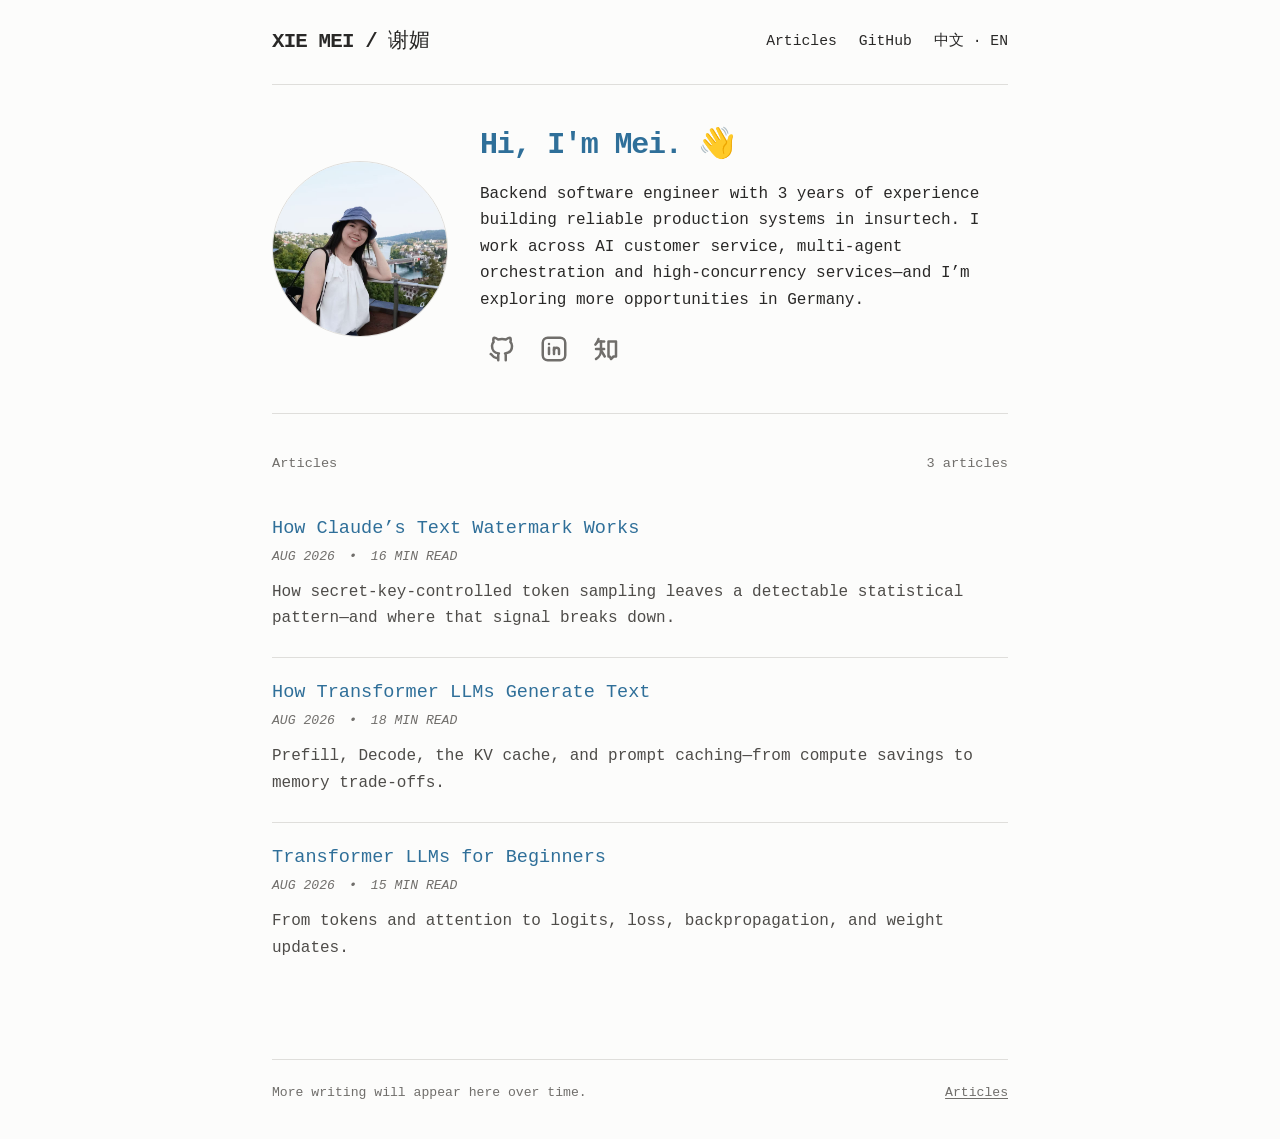
==== index.html @ 5777b018 "Publish Claude text watermark guide" ====
<!doctype html>
<html lang="en">
  <head>
    <meta charset="utf-8">
    <meta name="viewport" content="width=device-width, initial-scale=1">
    <meta
      name="description"
      content="Xie Mei's bilingual technical writing about language models, AI agents, and software engineering."
    >
    <meta name="theme-color" content="#fcfcfb">
    <title>Knowledge Library — XIE MEI / 谢媚</title>
    <link rel="stylesheet" href="/styles.css">
    <script type="module" src="/script.js"></script>
  </head>
  <body>
    <a class="skip-link" href="#articles">Skip to articles</a>

    <header class="site-header">
      <div class="site-shell header-inner">
        <a class="site-name" href="/" data-i18n="siteName">XIE MEI / 谢媚</a>
        <nav class="site-nav" data-i18n-aria="primaryNavAria" aria-label="Primary navigation">
          <a href="#articles" data-i18n="articlesNav">Articles</a>
          <a
            href="https://github.com/xiemeimeiaaa"
            data-i18n="githubLabel"
            data-i18n-aria="githubAria"
            aria-label="Visit Xie Mei's GitHub profile"
          >GitHub</a>
          <button
            class="language-switch"
            type="button"
            data-language-switch
            data-i18n="switchLabel"
            data-i18n-aria="switchLabel"
            aria-label="中文 · EN"
          >中文 · EN</button>
        </nav>
      </div>
    </header>

    <main class="site-shell home-main">
      <section class="profile-intro" aria-labelledby="page-heading">
        <div class="profile-portrait-wrap">
          <img
            class="profile-portrait"
            src="/assets/mei-profile.png"
            alt="Portrait of Mei"
            data-i18n-alt="profileImageAlt"
          >
        </div>
        <div class="profile-content">
          <h1 class="home-title" id="page-heading" data-i18n="profileHeading">Hi, I'm Mei. 👋</h1>
          <p class="intro-copy" data-i18n="profileDescription">
            Backend software engineer with 3 years of experience building reliable production systems in insurtech. I work across AI customer service, multi-agent orchestration and high-concurrency services—and I’m exploring more opportunities in Germany.
          </p>
          <div class="profile-links" aria-label="Social profiles">
            <a
              class="profile-link"
              href="https://github.com/xiemeimeiaaa"
              data-i18n-aria="githubAria"
              aria-label="Visit Xie Mei's GitHub profile"
            >
              <svg
                viewBox="0 0 24 24"
                fill="none"
                stroke="currentColor"
                stroke-width="2"
                stroke-linecap="round"
                stroke-linejoin="round"
                aria-hidden="true"
              >
                <path stroke="none" d="M0 0h24v24H0z" fill="none"></path>
                <path d="M9 19c-4.3 1.4 -4.3 -2.5 -6 -3m12 5v-3.5c0 -1 .1 -1.4 -.5 -2c2.8 -.3 5.5 -1.4 5.5 -6a4.6 4.6 0 0 0 -1.3 -3.2a4.2 4.2 0 0 0 -.1 -3.2s-1.1 -.3 -3.5 1.3a12.3 12.3 0 0 0 -6.2 0c-2.4 -1.6 -3.5 -1.3 -3.5 -1.3a4.2 4.2 0 0 0 -.1 3.2a4.6 4.6 0 0 0 -1.3 3.2c0 4.6 2.7 5.7 5.5 6c-.6 .6 -.6 1.2 -.5 2v3.5"></path>
              </svg>
              <span class="visually-hidden" data-i18n="githubLabel">GitHub</span>
            </a>
            <a
              class="profile-link"
              href="https://www.linkedin.com/in/mei-xie-7ab332301/"
              data-i18n-aria="linkedinAria"
              aria-label="Visit Mei's LinkedIn profile"
            >
              <svg
                viewBox="0 0 24 24"
                fill="none"
                stroke="currentColor"
                stroke-width="2"
                stroke-linecap="round"
                stroke-linejoin="round"
                aria-hidden="true"
              >
                <path stroke="none" d="M0 0h24v24H0z" fill="none"></path>
                <path d="M8 11v5"></path>
                <path d="M8 8v.01"></path>
                <path d="M12 16v-5"></path>
                <path d="M16 16v-3a2 2 0 1 0 -4 0"></path>
                <path d="M3 7a4 4 0 0 1 4 -4h10a4 4 0 0 1 4 4v10a4 4 0 0 1 -4 4h-10a4 4 0 0 1 -4 -4z"></path>
              </svg>
              <span class="visually-hidden" data-i18n="linkedinLabel">LinkedIn</span>
            </a>
            <a
              class="profile-link"
              href="https://www.zhihu.com/people/wasabimiao-miao-miao"
              data-i18n-aria="zhihuAria"
              aria-label="Visit Mei's Zhihu profile"
            >
              <svg
                viewBox="0 0 24 24"
                fill="none"
                stroke="currentColor"
                stroke-width="2"
                stroke-linecap="round"
                stroke-linejoin="round"
                aria-hidden="true"
              >
                <path d="M14 6h6v12h-2l-2 2l-1 -2h-1l0 -12"></path>
                <path d="M4 12h6.5"></path>
                <path d="M10.5 6h-5"></path>
                <path d="M6 4c-.5 2.5 -1.5 3.5 -2.5 4.5"></path>
                <path d="M8 6v7c0 4.5 -2 5.5 -4 7"></path>
                <path d="M11 18l-3 -5"></path>
              </svg>
              <span class="visually-hidden" data-i18n="zhihuLabel">Zhihu</span>
            </a>
          </div>
        </div>
      </section>

      <section id="articles" class="articles" aria-labelledby="articles-heading">
        <div class="section-heading">
          <h2 id="articles-heading" data-i18n="latest">Articles</h2>
          <span class="article-count" data-i18n="count">3 articles</span>
        </div>

        <article class="post-entry">
          <h3 class="post-title">
            <a
              href="articles/claude-text-watermark/"
              data-i18n="article3Title"
              data-i18n-aria="article3Aria"
              aria-label="Read “How Claude’s Text Watermark Works”"
            >How Claude’s Text Watermark Works</a>
          </h3>
          <div class="post-meta">
            <time datetime="2026-08-26" data-i18n="article3Date">AUG 2026</time>
            <span aria-hidden="true">•</span>
            <span data-i18n="article3ReadingTime">16 MIN READ</span>
          </div>
          <p class="post-summary" data-i18n="article3Summary">
            How secret-key-controlled token sampling leaves a detectable
            statistical pattern—and where that signal breaks down.
          </p>
        </article>

        <article class="post-entry">
          <h3 class="post-title">
            <a
              href="articles/transformer-inference-kv-cache/"
              data-i18n="article2Title"
              data-i18n-aria="article2Aria"
              aria-label="Read “How Transformer LLMs Generate Text”"
            >How Transformer LLMs Generate Text</a>
          </h3>
          <div class="post-meta">
            <time datetime="2026-08-03" data-i18n="article2Date">AUG 2026</time>
            <span aria-hidden="true">•</span>
            <span data-i18n="article2ReadingTime">18 MIN READ</span>
          </div>
          <p class="post-summary" data-i18n="article2Summary">
            Prefill, Decode, the KV cache, and prompt caching—from compute
            savings to memory trade-offs.
          </p>
        </article>

        <article class="post-entry">
          <h3 class="post-title">
            <a
              href="articles/transformer-llms-for-beginners/"
              data-i18n="articleTitle"
              data-i18n-aria="articleAria"
              aria-label="Read “Transformer LLMs for Beginners”"
            >Transformer LLMs for Beginners</a>
          </h3>
          <div class="post-meta">
            <time datetime="2026-08-01" data-i18n="date">AUG 2026</time>
            <span aria-hidden="true">•</span>
            <span data-i18n="readingTime">15 MIN READ</span>
          </div>
          <p class="post-summary" data-i18n="articleSummary">
            From tokens and attention to logits, loss, backpropagation, and
            weight updates.
          </p>
        </article>
      </section>
    </main>

    <footer class="site-footer">
      <div class="site-shell footer-inner">
        <p data-i18n="footer">More writing will appear here over time.</p>
        <a href="#articles" data-i18n="articlesNav">Articles</a>
      </div>
    </footer>
  </body>
</html>
---- styles.css ----
:root {
  color-scheme: light;
  --background: #fcfcfb;
  --surface: #f3f3f1;
  --ink: #292827;
  --muted: #706e6b;
  --accent: #2f6f99;
  --accent-dark: #205474;
  --line: #dfdedb;
  --code: #f1f1ef;
  font-family: ui-monospace, SFMono-Regular, Menlo, Monaco, Consolas,
    "Liberation Mono", "Noto Sans Mono CJK SC", "Noto Sans SC", monospace;
  font-synthesis: none;
}

* {
  box-sizing: border-box;
}

html {
  min-width: 320px;
  background: var(--background);
  scroll-behavior: smooth;
}

body {
  min-width: 320px;
  margin: 0;
  color: var(--ink);
  background: var(--background);
  font-size: 16px;
  line-height: 1.75;
  overflow-wrap: anywhere;
  text-rendering: optimizeLegibility;
}

a {
  color: var(--accent);
  text-underline-offset: 0.18em;
  text-decoration-thickness: 1px;
}

a:hover {
  color: var(--accent-dark);
}

button,
a {
  -webkit-tap-highlight-color: transparent;
}

.site-shell {
  width: min(736px, calc(100% - 48px));
  margin-inline: auto;
}

.skip-link {
  position: fixed;
  z-index: 20;
  top: 10px;
  left: 10px;
  padding: 8px 12px;
  border-radius: 4px;
  color: var(--background);
  background: var(--ink);
  transform: translateY(-160%);
}

.skip-link:focus {
  transform: translateY(0);
}

.site-header {
  background: var(--background);
}

.header-inner {
  min-height: 85px;
  display: flex;
  align-items: center;
  justify-content: space-between;
  gap: 24px;
  border-bottom: 1px solid var(--line);
}

.site-name {
  min-height: 44px;
  display: inline-flex;
  align-items: center;
  color: var(--ink);
  font-size: 1.3rem;
  font-weight: 800;
  letter-spacing: -0.04em;
  text-decoration: none;
  white-space: nowrap;
}

.site-nav {
  display: flex;
  align-items: center;
  gap: 22px;
}

.site-nav a,
.language-switch {
  min-height: 44px;
  display: inline-flex;
  align-items: center;
  color: var(--ink);
  font: inherit;
  font-size: 0.92rem;
  text-decoration: none;
}

.site-nav a:hover {
  color: var(--accent);
}

.language-switch {
  padding: 0;
  border: 0;
  background: transparent;
  cursor: pointer;
}

.home-main {
  padding-block: 42px 72px;
}

.profile-intro {
  display: grid;
  grid-template-columns: 176px minmax(0, 1fr);
  align-items: center;
  gap: 32px;
  padding-bottom: 42px;
  border-bottom: 1px solid var(--line);
}

.profile-portrait-wrap {
  width: 176px;
  height: 176px;
}

.profile-portrait {
  width: 100%;
  height: 100%;
  display: block;
  border: 1px solid var(--line);
  border-radius: 50%;
  object-fit: cover;
  object-position: 0% 52%;
}

.profile-content {
  min-width: 0;
}

h1,
h2,
h3,
p {
  margin-top: 0;
}

.home-title,
.article-title,
.article-page h2,
.article-page h3 {
  font-family: inherit;
  text-wrap: balance;
}

.home-title,
.article-title {
  margin: 0;
  color: var(--accent);
  font-size: 1.875rem;
  font-weight: 800;
  line-height: 1.2;
  letter-spacing: -0.04em;
}

.intro-copy {
  max-width: 680px;
  margin: 18px 0 0;
  color: var(--ink);
  font-size: 1rem;
  line-height: 1.65;
}

.profile-links {
  margin-top: 14px;
  display: flex;
  align-items: center;
  gap: 8px;
}

.profile-link {
  width: 44px;
  height: 44px;
  display: inline-flex;
  align-items: center;
  justify-content: center;
  color: var(--muted);
  text-decoration: none;
  transition: color 150ms ease, transform 150ms ease;
}

.profile-link:hover {
  color: var(--accent);
  transform: rotate(6deg);
}

.profile-link svg {
  width: 24px;
  height: 24px;
  display: block;
  fill: none;
  stroke: currentColor;
  transform: scale(1.25);
}

.visually-hidden {
  width: 1px;
  height: 1px;
  position: absolute;
  overflow: hidden;
  margin: -1px;
  padding: 0;
  border: 0;
  clip: rect(0 0 0 0);
  clip-path: inset(50%);
  white-space: nowrap;
}

.articles {
  padding-top: 38px;
}

.section-heading {
  margin-bottom: 18px;
  display: flex;
  align-items: baseline;
  justify-content: space-between;
  gap: 24px;
}

.section-heading h2,
.article-count {
  margin: 0;
  color: var(--muted);
  font-size: 0.85rem;
  font-weight: 500;
}

.post-entry {
  padding: 22px 0 26px;
  border-top: 1px solid var(--line);
}

.post-entry:first-of-type {
  border-top: 0;
}

.post-title {
  margin: 0;
  font-size: 1.16rem;
  font-weight: 500;
  line-height: 1.4;
}

.post-title a {
  text-decoration: none;
}

.post-meta,
.article-meta {
  display: flex;
  flex-wrap: wrap;
  align-items: center;
  gap: 8px 14px;
  color: var(--muted);
  font-size: 0.82rem;
  font-style: italic;
}

.post-meta {
  margin-top: 4px;
}

.post-summary {
  margin: 10px 0 0;
  color: #4e4c49;
  line-height: 1.65;
}

.site-footer {
  padding-bottom: 34px;
}

.footer-inner {
  padding-top: 22px;
  display: flex;
  align-items: center;
  justify-content: space-between;
  gap: 24px;
  border-top: 1px solid var(--line);
  color: var(--muted);
  font-size: 0.82rem;
}

.footer-inner p {
  margin: 0;
}

.footer-inner a {
  color: var(--muted);
}

.article-main {
  padding-block: 36px 80px;
}

.article-header {
  margin-bottom: 42px;
  padding-bottom: 28px;
  border-bottom: 1px solid var(--line);
}

.back-link {
  display: inline-block;
  margin-bottom: 20px;
  font-size: 0.9rem;
}

.article-title {
  max-width: 100%;
}

.dek {
  margin: 18px 0 0;
  color: #4e4c49;
  font-size: 1rem;
  font-style: italic;
  line-height: 1.7;
}

.article-meta {
  margin-top: 14px;
}

.article-page {
  min-width: 0;
}

.article-page h2 {
  margin: 2.8rem 0 0.8rem;
  font-size: 1.55rem;
  line-height: 1.25;
  letter-spacing: -0.035em;
}

.article-page h3 {
  margin: 2.2rem 0 0.65rem;
  font-size: 1.18rem;
  line-height: 1.35;
  letter-spacing: -0.02em;
}

.article-page p,
.article-page ul,
.article-page ol {
  margin-bottom: 1.15rem;
}

.article-page li + li {
  margin-top: 0.45rem;
}

.article-page strong {
  font-weight: 800;
}

.article-page figure {
  margin: 2rem 0;
}

.article-page img {
  width: 100%;
  height: auto;
  display: block;
  border: 1px solid var(--line);
  border-radius: 4px;
  background: white;
}

.article-page figcaption {
  margin-top: 8px;
  color: var(--muted);
  font-size: 0.82rem;
  text-align: center;
}

.article-page pre {
  max-width: 100%;
  overflow-x: auto;
  margin: 1.4rem 0;
  padding: 16px;
  border: 1px solid var(--line);
  border-radius: 4px;
  background: var(--code);
  font: inherit;
  font-size: 0.88rem;
  line-height: 1.55;
}

.article-page code {
  padding: 0.08em 0.28em;
  border-radius: 3px;
  background: var(--code);
  font: inherit;
  font-size: 0.92em;
}

.article-page pre code {
  padding: 0;
  background: transparent;
  font-size: inherit;
}

.article-page table {
  width: 100%;
  display: block;
  overflow-x: auto;
  margin: 1.6rem 0;
  border-collapse: collapse;
  font-size: 0.88rem;
}

.article-page th,
.article-page td {
  min-width: 140px;
  padding: 9px 12px;
  border-bottom: 1px solid var(--line);
  text-align: left;
  vertical-align: top;
}

.article-page th {
  font-weight: 800;
}

.math-block,
.math.display {
  max-width: 100%;
  overflow-x: auto;
  margin: 1.5rem 0;
  padding-block: 2px;
  text-align: center;
}

.MathJax,
mjx-container {
  overflow-x: auto;
  overflow-y: hidden;
  font-family: initial;
}

.prerequisite,
.callout,
.source-note {
  margin-block: 1.6rem;
  padding: 14px 16px;
  border-left: 3px solid var(--accent);
  background: var(--surface);
}

:focus-visible {
  border-radius: 2px;
  outline: 2px solid var(--accent);
  outline-offset: 4px;
}

@media (max-width: 640px) {
  .header-inner {
    gap: 16px;
  }

  .site-shell {
    width: min(100% - 32px, 736px);
  }

  .header-inner {
    min-height: 73px;
    align-items: center;
  }

  .site-name {
    font-size: 1.05rem;
  }

  .site-nav {
    gap: 10px;
  }

  .site-nav a,
  .language-switch {
    font-size: 0.78rem;
  }

  .home-main {
    padding-block: 30px 52px;
  }

  .article-main {
    padding-block: 28px 60px;
  }

  .home-title,
  .article-title {
    font-size: 1.5rem;
    line-height: 1.3;
  }

  .profile-intro {
    grid-template-columns: 1fr;
    gap: 24px;
    padding-bottom: 30px;
  }

  .profile-portrait-wrap {
    width: 148px;
    height: 148px;
    margin-inline: auto;
  }

  .profile-links {
    justify-content: center;
  }

  .profile-link svg {
    transform: scale(1.1);
  }

  .article-header {
    margin-bottom: 34px;
  }

  .article-page h2 {
    font-size: 1.35rem;
  }

  .article-page h3 {
    font-size: 1.08rem;
  }

  .footer-inner {
    align-items: flex-start;
    flex-direction: column;
    gap: 6px;
  }
}

@media (max-width: 360px) {
  .header-inner {
    min-height: auto;
    padding-block: 10px;
    align-items: flex-start;
    flex-direction: column;
    gap: 0;
  }

  .site-nav {
    width: 100%;
    justify-content: space-between;
  }
}


@media (prefers-reduced-motion: reduce) {
  html {
    scroll-behavior: auto;
  }

  .profile-link {
    transition: none;
  }

  .profile-link:hover {
    transform: none;
  }
}
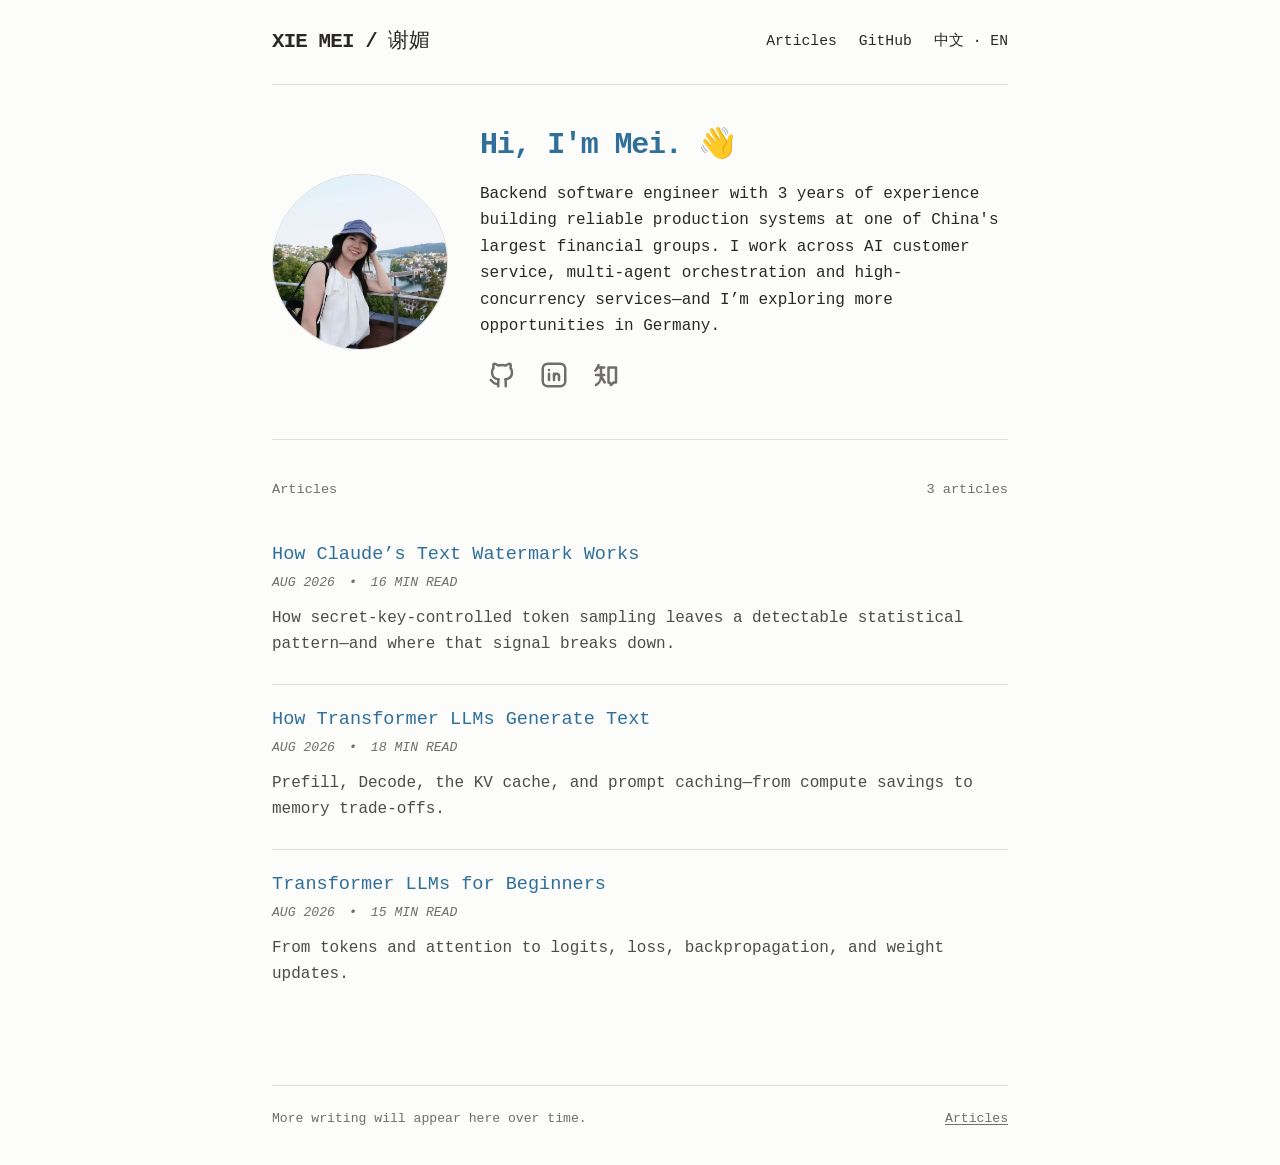
==== commit 17231cf2: "Update profile experience wording" ====
--- a/index.html
+++ b/index.html
@@ -51,7 +51,7 @@
         <div class="profile-content">
           <h1 class="home-title" id="page-heading" data-i18n="profileHeading">Hi, I'm Mei. 👋</h1>
           <p class="intro-copy" data-i18n="profileDescription">
-            Backend software engineer with 3 years of experience building reliable production systems in insurtech. I work across AI customer service, multi-agent orchestration and high-concurrency services—and I’m exploring more opportunities in Germany.
+            Backend software engineer with 3 years of experience building reliable production systems at one of China's largest financial groups. I work across AI customer service, multi-agent orchestration and high-concurrency services—and I’m exploring more opportunities in Germany.
           </p>
           <div class="profile-links" aria-label="Social profiles">
             <a
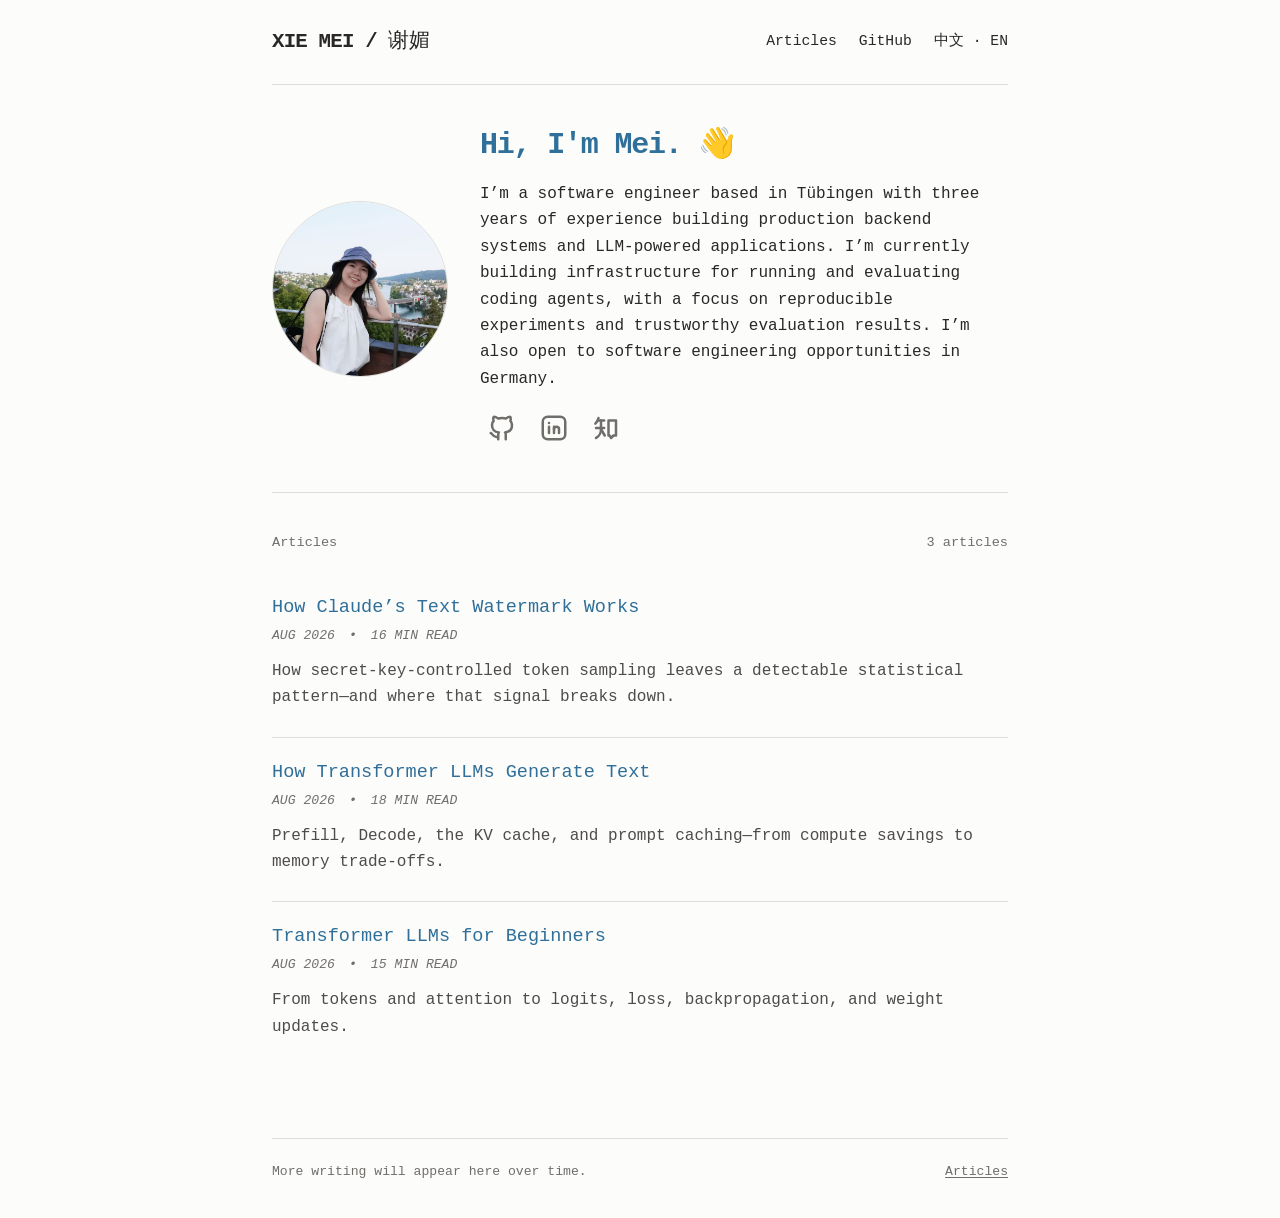
==== commit ecd3e1cc: "Refresh homepage engineering profile" ====
--- a/index.html
+++ b/index.html
@@ -10,7 +10,7 @@
     <meta name="theme-color" content="#fcfcfb">
     <title>Knowledge Library — XIE MEI / 谢媚</title>
     <link rel="stylesheet" href="/styles.css">
-    <script type="module" src="/script.js"></script>
+    <script type="module" src="/script.js?v=20261020-agent-intro"></script>
   </head>
   <body>
     <a class="skip-link" href="#articles">Skip to articles</a>
@@ -51,7 +51,7 @@
         <div class="profile-content">
           <h1 class="home-title" id="page-heading" data-i18n="profileHeading">Hi, I'm Mei. 👋</h1>
           <p class="intro-copy" data-i18n="profileDescription">
-            Backend software engineer with 3 years of experience building reliable production systems at one of China's largest financial groups. I work across AI customer service, multi-agent orchestration and high-concurrency services—and I’m exploring more opportunities in Germany.
+            I’m a software engineer based in Tübingen with three years of experience building production backend systems and LLM-powered applications. I’m currently building infrastructure for running and evaluating coding agents, with a focus on reproducible experiments and trustworthy evaluation results. I’m also open to software engineering opportunities in Germany.
           </p>
           <div class="profile-links" aria-label="Social profiles">
             <a
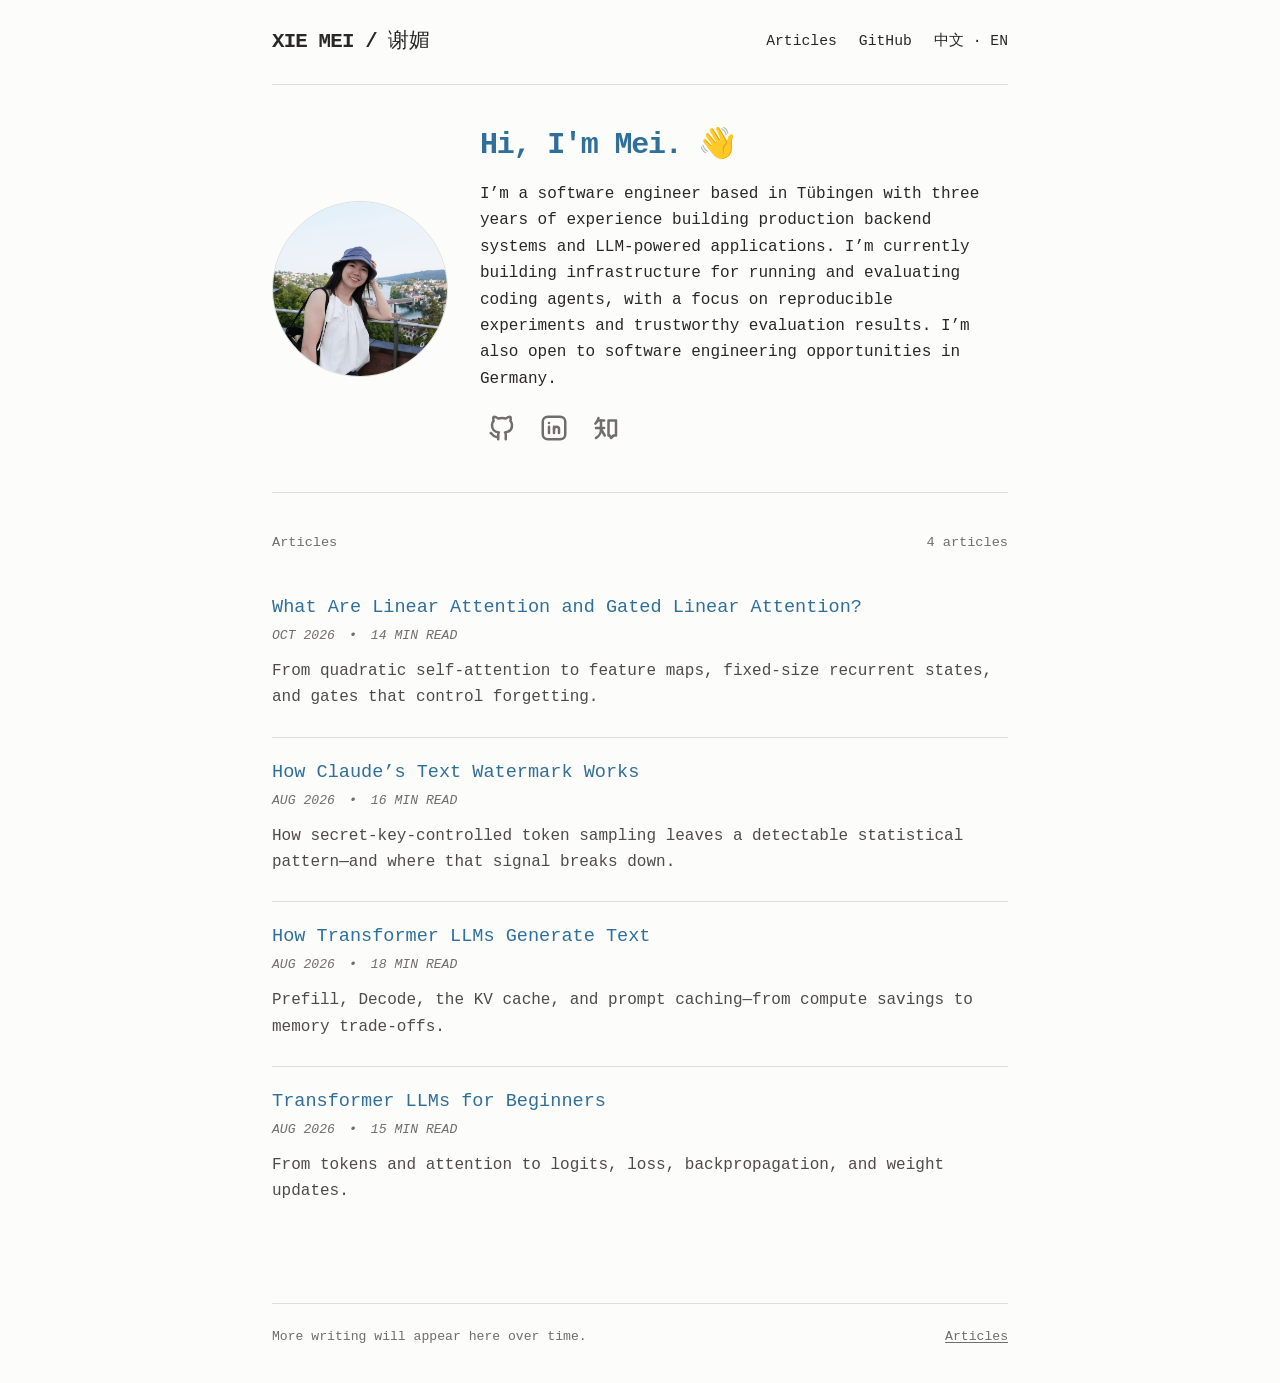
==== commit 8294acb2: "Publish linear attention guide and simplify article headers" ====
--- a/index.html
+++ b/index.html
@@ -10,7 +10,7 @@
     <meta name="theme-color" content="#fcfcfb">
     <title>Knowledge Library — XIE MEI / 谢媚</title>
     <link rel="stylesheet" href="/styles.css">
-    <script type="module" src="/script.js?v=20261020-agent-intro"></script>
+    <script type="module" src="/script.js?v=20261029-linear-attention"></script>
   </head>
   <body>
     <a class="skip-link" href="#articles">Skip to articles</a>
@@ -129,8 +129,20 @@
       <section id="articles" class="articles" aria-labelledby="articles-heading">
         <div class="section-heading">
           <h2 id="articles-heading" data-i18n="latest">Articles</h2>
-          <span class="article-count" data-i18n="count">3 articles</span>
+          <span class="article-count" data-i18n="count">4 articles</span>
         </div>
+
+        <article class="post-entry">
+          <h3 class="post-title">
+            <a href="articles/linear-attention-and-gated-linear-attention/" data-i18n="article4Title" data-i18n-aria="article4Aria" aria-label="Read “What Are Linear Attention and Gated Linear Attention?”">What Are Linear Attention and Gated Linear Attention?</a>
+          </h3>
+          <div class="post-meta">
+            <time datetime="2026-10-29" data-i18n="article4Date">OCT 2026</time>
+            <span aria-hidden="true">•</span>
+            <span data-i18n="article4ReadingTime">14 MIN READ</span>
+          </div>
+          <p class="post-summary" data-i18n="article4Summary">From quadratic self-attention to feature maps, fixed-size recurrent states, and gates that control forgetting.</p>
+        </article>
 
         <article class="post-entry">
           <h3 class="post-title">
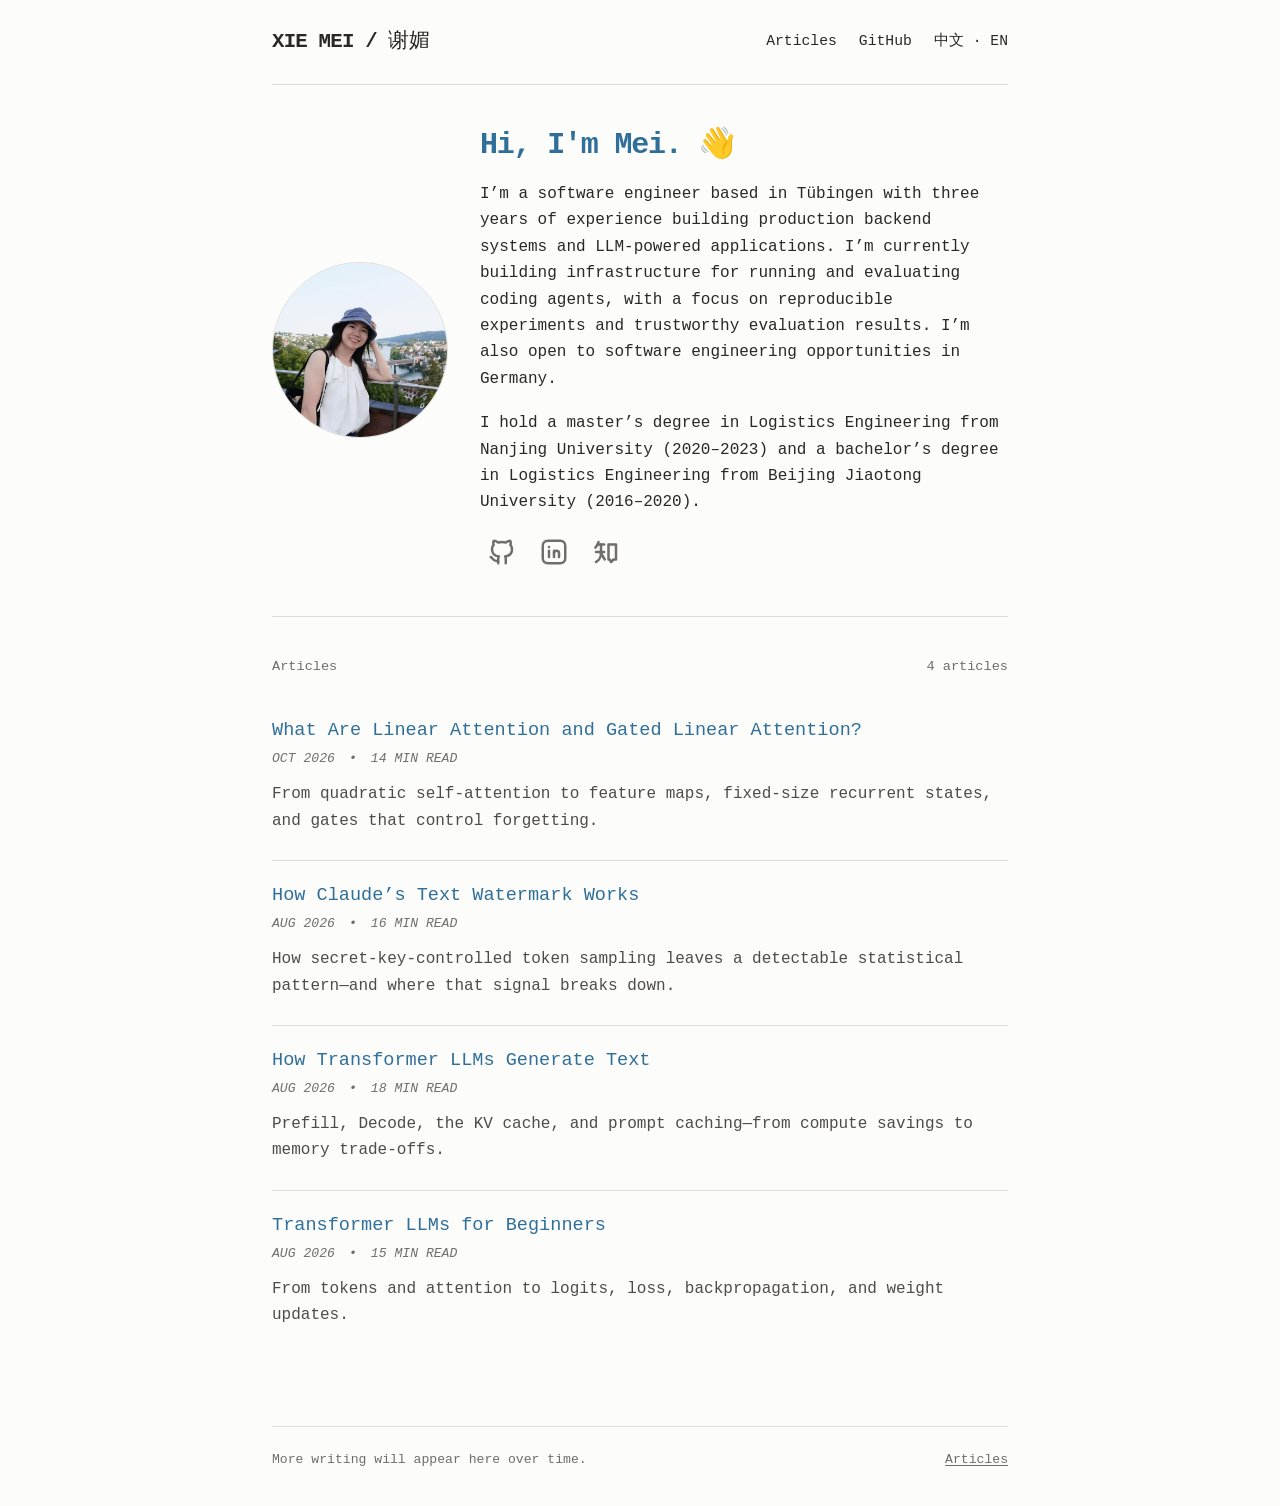
==== commit de7506b8: "Add bilingual education background to homepage" ====
--- a/index.html
+++ b/index.html
@@ -10,7 +10,7 @@
     <meta name="theme-color" content="#fcfcfb">
     <title>Knowledge Library — XIE MEI / 谢媚</title>
     <link rel="stylesheet" href="/styles.css">
-    <script type="module" src="/script.js?v=20261029-linear-attention"></script>
+    <script type="module" src="/script.js?v=20261101-education"></script>
   </head>
   <body>
     <a class="skip-link" href="#articles">Skip to articles</a>
@@ -52,6 +52,9 @@
           <h1 class="home-title" id="page-heading" data-i18n="profileHeading">Hi, I'm Mei. 👋</h1>
           <p class="intro-copy" data-i18n="profileDescription">
             I’m a software engineer based in Tübingen with three years of experience building production backend systems and LLM-powered applications. I’m currently building infrastructure for running and evaluating coding agents, with a focus on reproducible experiments and trustworthy evaluation results. I’m also open to software engineering opportunities in Germany.
+          </p>
+          <p class="intro-copy" data-i18n="profileEducation">
+            I hold a master’s degree in Logistics Engineering from Nanjing University (2020–2023) and a bachelor’s degree in Logistics Engineering from Beijing Jiaotong University (2016–2020).
           </p>
           <div class="profile-links" aria-label="Social profiles">
             <a
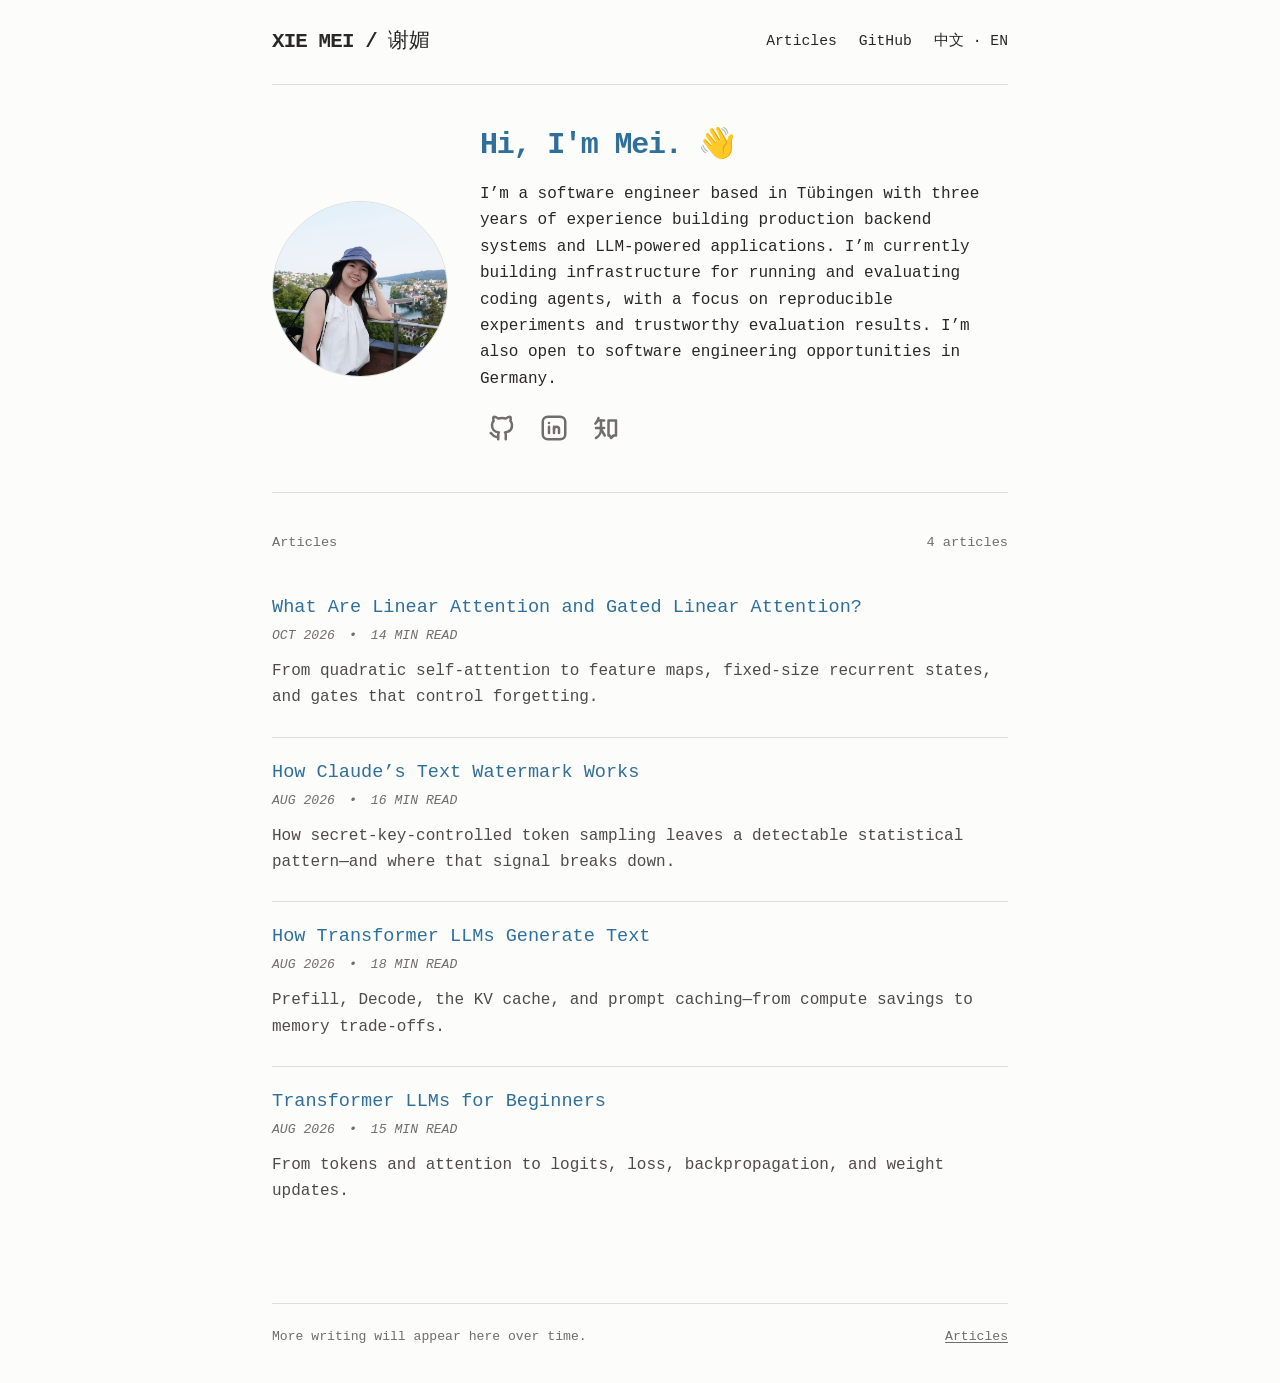
==== commit a1dd864d: "Revert "Add bilingual education background to homepage" This reverts commit de7506b8b4857449f6f92c12" ====
--- a/index.html
+++ b/index.html
@@ -10,7 +10,7 @@
     <meta name="theme-color" content="#fcfcfb">
     <title>Knowledge Library — XIE MEI / 谢媚</title>
     <link rel="stylesheet" href="/styles.css">
-    <script type="module" src="/script.js?v=20261101-education"></script>
+    <script type="module" src="/script.js?v=20261029-linear-attention"></script>
   </head>
   <body>
     <a class="skip-link" href="#articles">Skip to articles</a>
@@ -52,9 +52,6 @@
           <h1 class="home-title" id="page-heading" data-i18n="profileHeading">Hi, I'm Mei. 👋</h1>
           <p class="intro-copy" data-i18n="profileDescription">
             I’m a software engineer based in Tübingen with three years of experience building production backend systems and LLM-powered applications. I’m currently building infrastructure for running and evaluating coding agents, with a focus on reproducible experiments and trustworthy evaluation results. I’m also open to software engineering opportunities in Germany.
-          </p>
-          <p class="intro-copy" data-i18n="profileEducation">
-            I hold a master’s degree in Logistics Engineering from Nanjing University (2020–2023) and a bachelor’s degree in Logistics Engineering from Beijing Jiaotong University (2016–2020).
           </p>
           <div class="profile-links" aria-label="Social profiles">
             <a
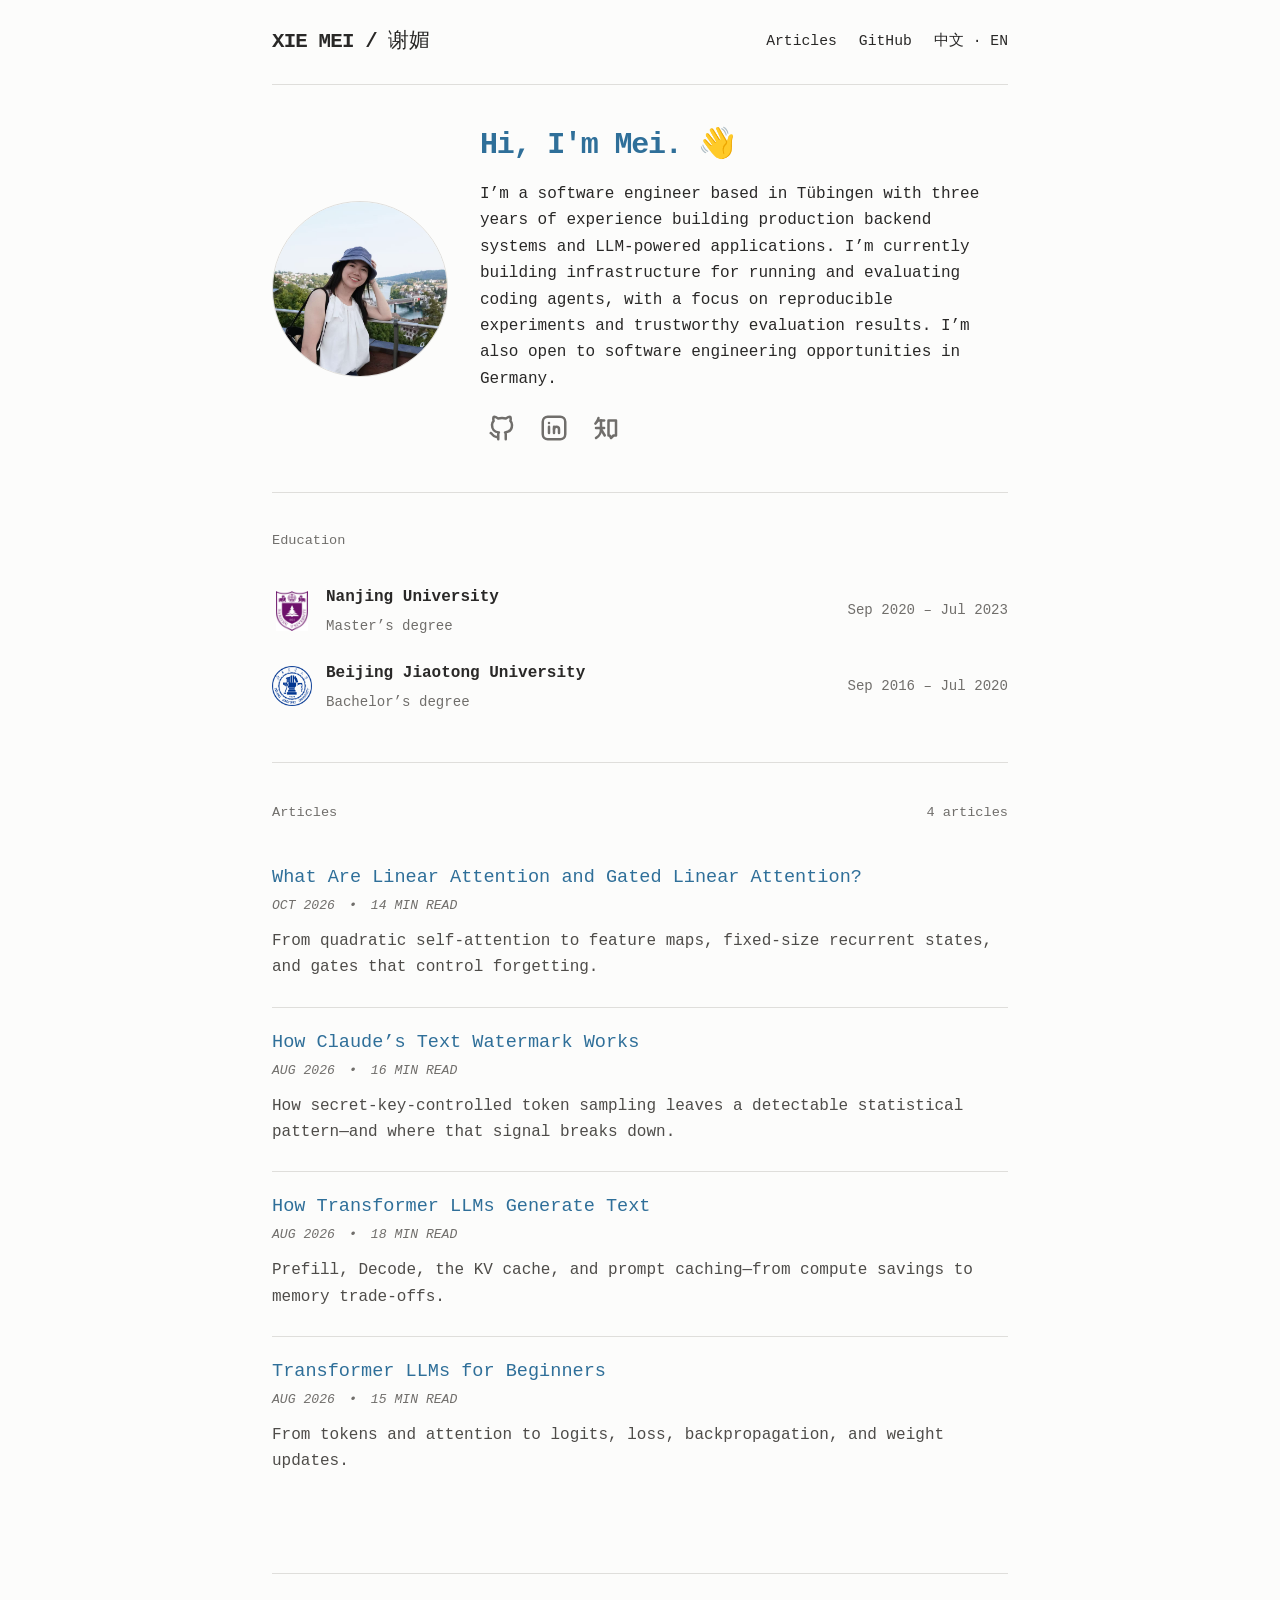
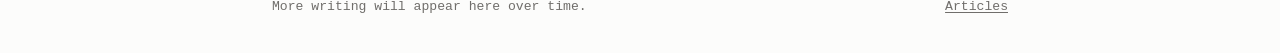
==== commit ada08665: "Add dedicated education section to homepage" ====
--- a/index.html
+++ b/index.html
@@ -126,6 +126,30 @@
         </div>
       </section>
 
+      <section class="education" aria-labelledby="education-heading">
+        <h2 id="education-heading" data-i18n="educationHeading">Education</h2>
+        <div class="education-entry">
+          <a class="education-school" href="https://www.nju.edu.cn/">
+            <img class="education-logo" src="/assets/nanjing-university-logo.jpg" alt="" width="40" height="40">
+            <span class="education-details">
+              <span data-i18n="nanjingUniversity">Nanjing University</span>
+              <span class="education-degree" data-i18n="nanjingDegree">Master’s degree</span>
+            </span>
+          </a>
+          <time class="education-date" data-i18n="nanjingDates">Sep 2020 – Jul 2023</time>
+        </div>
+        <div class="education-entry">
+          <a class="education-school" href="https://www.bjtu.edu.cn/">
+            <img class="education-logo" src="/assets/beijing-jiaotong-university-logo.png" alt="" width="40" height="40">
+            <span class="education-details">
+              <span data-i18n="beijingJiaotongUniversity">Beijing Jiaotong University</span>
+              <span class="education-degree" data-i18n="beijingDegree">Bachelor’s degree</span>
+            </span>
+          </a>
+          <time class="education-date" data-i18n="beijingDates">Sep 2016 – Jul 2020</time>
+        </div>
+      </section>
+
       <section id="articles" class="articles" aria-labelledby="articles-heading">
         <div class="section-heading">
           <h2 id="articles-heading" data-i18n="latest">Articles</h2>
--- a/styles.css
+++ b/styles.css
@@ -233,6 +233,64 @@
   white-space: nowrap;
 }
 
+.education {
+  padding: 36px 0 38px;
+  border-bottom: 1px solid var(--line);
+}
+
+.education h2 {
+  margin: 0 0 20px;
+  color: var(--muted);
+  font-size: 0.85rem;
+  font-weight: 500;
+}
+
+.education-entry {
+  display: flex;
+  align-items: center;
+  justify-content: space-between;
+  gap: 20px;
+  padding: 10px 0;
+}
+
+.education-school {
+  display: inline-flex;
+  align-items: center;
+  gap: 14px;
+  color: var(--ink);
+  font-weight: 600;
+  text-decoration: none;
+}
+
+.education-school:hover {
+  color: var(--accent);
+}
+
+.education-logo {
+  width: 40px;
+  height: 40px;
+  object-fit: contain;
+  flex: none;
+}
+
+.education-details {
+  display: flex;
+  flex-direction: column;
+  gap: 3px;
+}
+
+.education-degree {
+  color: var(--muted);
+  font-size: 0.88rem;
+  font-weight: 400;
+}
+
+.education-date {
+  color: var(--muted);
+  font-size: 0.88rem;
+  white-space: nowrap;
+}
+
 .articles {
   padding-top: 38px;
 }
@@ -542,6 +600,16 @@
     transform: scale(1.1);
   }
 
+  .education-entry {
+    align-items: flex-start;
+    flex-direction: column;
+    gap: 2px;
+  }
+
+  .education-date {
+    margin-left: 54px;
+  }
+
   .article-header {
     margin-bottom: 34px;
   }
